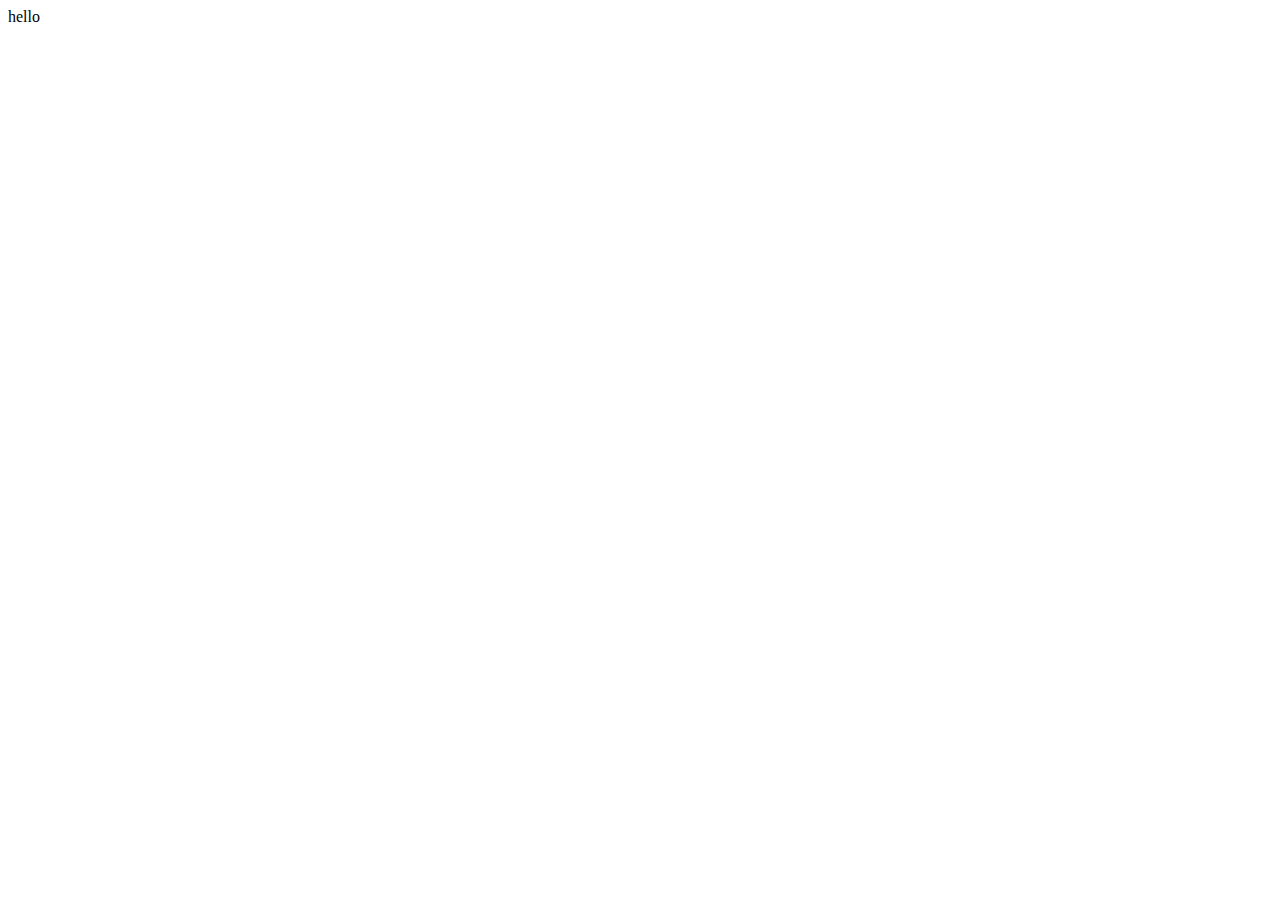
==== lib/index.html @ 7c0919cf "first commit" ====
<!DOCTYPE html>
<html>

<head>
    <meta charset="utf-8">
    <meta http-equiv="X-UA-Compatible" content="IE=edge">
    <title>Newsletter Sign-Up</title>
    <meta name="description" content="">
    <meta name="viewport" content="width=device-width, initial-scale=1">
    <link rel="stylesheet" href="styles.css">
</head>

<body>
    hello

    <script src="" async defer></script>
</body>

</html>
---- lib/styles.css ----
:root {
    --textColor: #222541;
    --gradientPart1: #FE6B3B;
    --gradientPart2: #FF5279;
    --cardBackgroundColor: #FFFFFF;
    --rootBackgroundColor: #36384D;
}
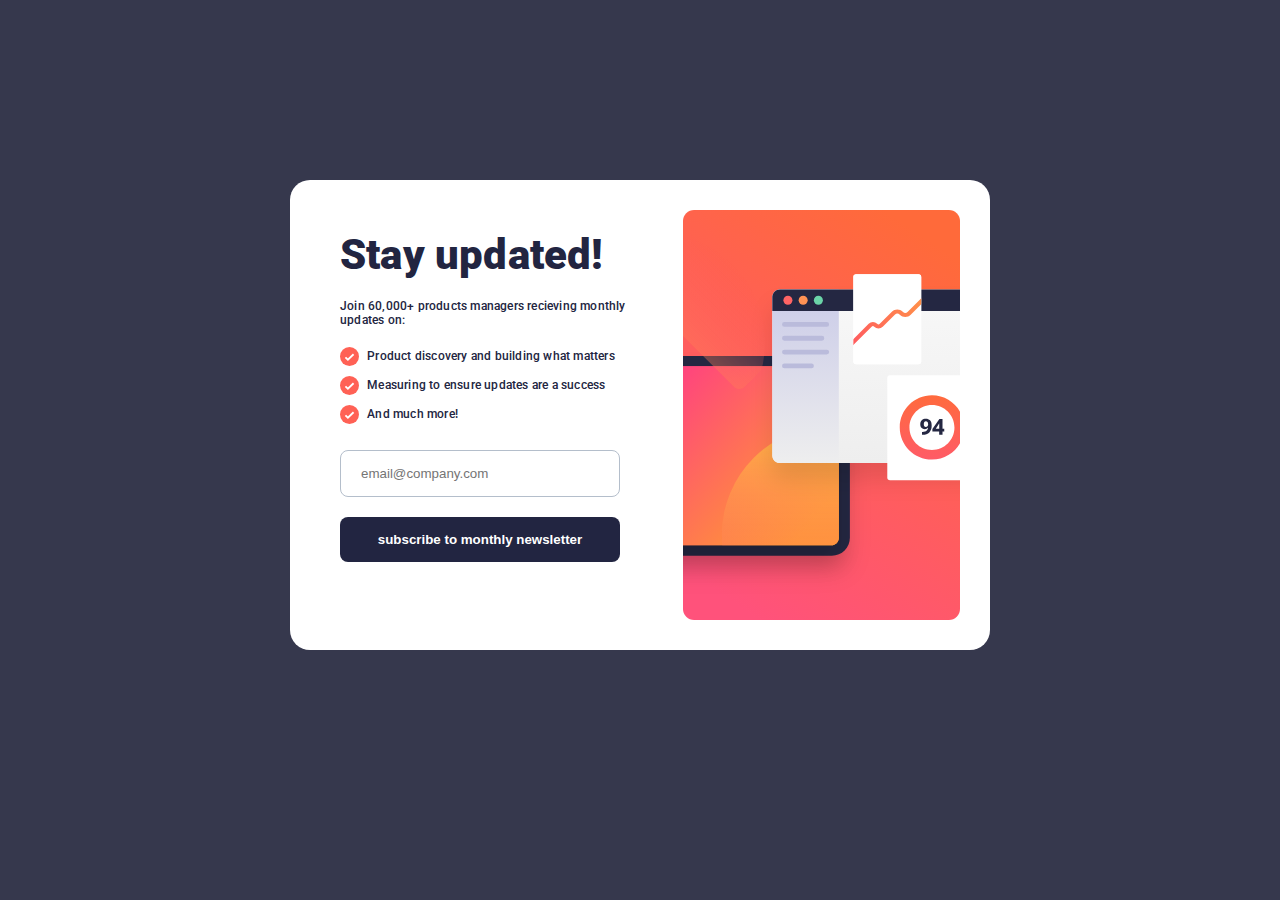
==== commit 2e6fe483: "created desktop design" ====
--- a/lib/index.html
+++ b/lib/index.html
@@ -7,12 +7,30 @@
     <title>Newsletter Sign-Up</title>
     <meta name="description" content="">
     <meta name="viewport" content="width=device-width, initial-scale=1">
+    
     <link rel="stylesheet" href="styles.css">
 </head>
 
 <body>
-    hello
+    <div class="newsletter grid">
+        <div class="left-section">
+            <h1 class="heading">Stay updated!</h1>
+            <p class="brief">Join 60,000+ products managers recieving monthly updates on:</p>
+            <ul>
+                <li>Product discovery and building what matters</li>
+                <li>Measuring to ensure updates are a success</li>
+                <li>And much more!</li>
+            </ul>
+            <Form>
 
+                <input type="email" name="email" placeholder="email@company.com">
+                <button class="button" type="submit">subscribe to monthly newsletter</button>
+            </Form>
+        </div>
+        <div class="right-section">
+            <img src="assets/images/illustration-sign-up-desktop.svg" alt="">
+        </div>
+    </div>
     <script src="" async defer></script>
 </body>
 
--- a/lib/styles.css
+++ b/lib/styles.css
@@ -1,8 +1,114 @@
+@import url('https://fonts.googleapis.com/css2?family=Karla&display=swap');
+@import url('https://fonts.googleapis.com/css2?family=Roboto:ital,wght@0,400;0,500;0,900;1,400&display=swap');
+
 :root {
-    --textColor: #222541;
+    --primaryColor: #222541;
     --gradientPart1: #FE6B3B;
     --gradientPart2: #FF5279;
-    --cardBackgroundColor: #FFFFFF;
+    --white: #FFFFFF;
     --rootBackgroundColor: #36384D;
 }
 
+body {
+    color: var(--primaryColor);
+    font-family: 'Roboto', sans-serif;
+    background-color: var(--rootBackgroundColor);
+    justify-items: center;
+    font-size: 16px;
+    letter-spacing: 0.2px;
+    display: flex;
+    flex-direction: column;
+    align-items: center;
+
+}
+
+* {
+    padding: 0px;
+    margin: 0px;
+    box-sizing: border-box;
+}
+
+.grid {
+    display: grid;
+    grid-template-columns: 2fr 1fr;
+}
+
+.newsletter {
+    position: absolute;
+    top: 20%;
+
+    background-color: var(--white);
+    padding: 30px;
+    border-radius: 20px;
+    width: 700px;
+    height: 470px;
+}
+
+img {
+    height: 410px;
+}
+
+li {
+    list-style-image: url(lib/assets/images/icon-list.svg);
+}
+
+/* left section */
+.left-section {
+    padding: 20px;
+}
+
+.heading {
+    font-size: 42px;
+    font-weight: 900;
+}
+
+.brief {
+    margin: 20px 0;
+    font-weight: 500;
+    font-size: 12px;
+}
+
+.button {
+    color: var(--white);
+    padding: 15px 0;
+    display: inline-block;
+    border: none;
+    border-radius: 8px;
+    cursor: pointer;
+    background-color: var(--primaryColor);
+    font-weight: 700;
+    margin: 5px 0;
+    width: 280px;
+}
+
+
+form input[type="email"] {
+    margin: 15px 0;
+    border: 0;
+    border: 1px solid #b4becb;
+    padding: 15px 20px;
+    border-radius: 8px;
+    width: 280px;
+}
+
+li {
+    margin: 10px 0;
+    font-weight: 500;
+    font-size: 12px;
+    text-align: start;
+    list-style: none;
+
+}
+
+li::before {
+    content: "";
+    display: inline-block;
+    width: 1.2rem;
+    height: 1.2rem;
+    vertical-align: middle;
+    background-size: contain;
+    background-repeat: no-repeat;
+    background-image: url("assets/images/icon-list.svg");
+    margin-right: 0.5rem;
+
+}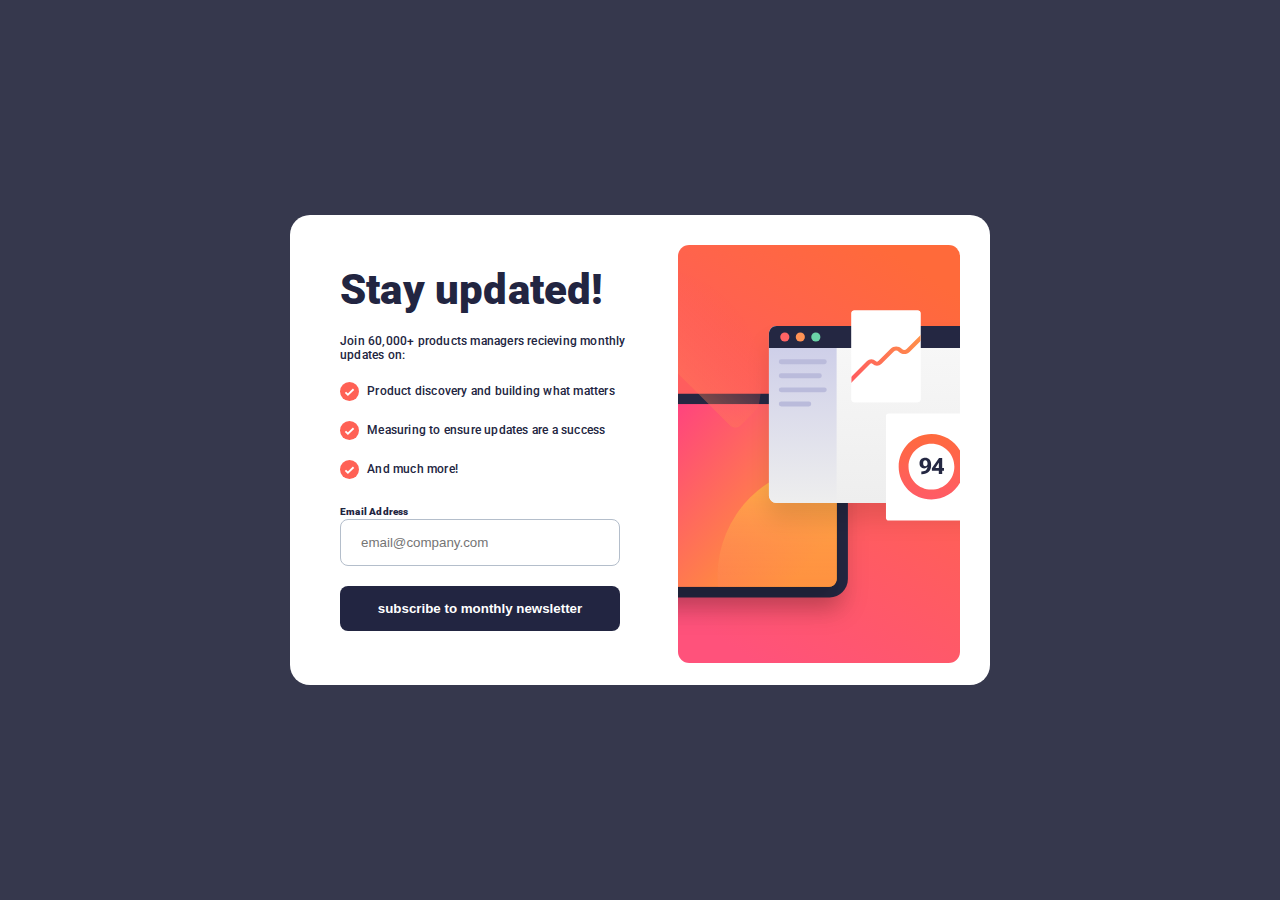
==== commit a9cb9ed2: "created mobile view design" ====
--- a/lib/index.html
+++ b/lib/index.html
@@ -7,7 +7,7 @@
     <title>Newsletter Sign-Up</title>
     <meta name="description" content="">
     <meta name="viewport" content="width=device-width, initial-scale=1">
-    
+
     <link rel="stylesheet" href="styles.css">
 </head>
 
@@ -22,13 +22,20 @@
                 <li>And much more!</li>
             </ul>
             <Form>
-
-                <input type="email" name="email" placeholder="email@company.com">
+                <div class="email-flex">
+                    <label for="email">Email Address</label>
+                    <input type="email" name="email" placeholder="email@company.com">
+                </div>
                 <button class="button" type="submit">subscribe to monthly newsletter</button>
             </Form>
         </div>
         <div class="right-section">
-            <img src="assets/images/illustration-sign-up-desktop.svg" alt="">
+            <picture>
+                <source srcset="assets/images/illustration-sign-up-desktop.svg" media="(min-width: 720px)" />
+                <source srcset="assets/images/illustration-sign-up-mobile.svg" media="(max-width: 720px)" />
+                <img src="assets/images/illustration-sign-up-desktop.svg" alt="Illustration of sign up"
+                    sizes="(max-width: 720px) 100vw, 50vw" />
+            </picture>
         </div>
     </div>
     <script src="" async defer></script>
--- a/lib/styles.css
+++ b/lib/styles.css
@@ -1,4 +1,3 @@
-@import url('https://fonts.googleapis.com/css2?family=Karla&display=swap');
 @import url('https://fonts.googleapis.com/css2?family=Roboto:ital,wght@0,400;0,500;0,900;1,400&display=swap');
 
 :root {
@@ -13,13 +12,27 @@
     color: var(--primaryColor);
     font-family: 'Roboto', sans-serif;
     background-color: var(--rootBackgroundColor);
-    justify-items: center;
     font-size: 16px;
     letter-spacing: 0.2px;
     display: flex;
-    flex-direction: column;
+    justify-content: center;
+    /* Center horizontally */
     align-items: center;
+    /* Center vertically */
+    min-height: 100vh;
+    /* Ensures the body fills the viewport height */
+    margin: 0;
+    padding: 0;
 
+}
+
+.newsletter {
+    background-color: var(--white);
+    padding: 30px;
+    border-radius: 20px;
+    width: 700px;
+    height: 470px;
+    margin: 50px;
 }
 
 * {
@@ -28,24 +41,16 @@
     box-sizing: border-box;
 }
 
+
+
+
 .grid {
     display: grid;
     grid-template-columns: 2fr 1fr;
 }
 
-.newsletter {
-    position: absolute;
-    top: 20%;
-
-    background-color: var(--white);
-    padding: 30px;
-    border-radius: 20px;
-    width: 700px;
-    height: 470px;
-}
-
 img {
-    height: 410px;
+    height: 70%;
 }
 
 li {
@@ -81,9 +86,17 @@
     width: 280px;
 }
 
+.email-flex {
+    margin: 15px 0;
+}
+
+.email-flex label {
+    font-weight: 900;
+    font-size: 10px;
+
+}
 
 form input[type="email"] {
-    margin: 15px 0;
     border: 0;
     border: 1px solid #b4becb;
     padding: 15px 20px;
@@ -92,12 +105,11 @@
 }
 
 li {
-    margin: 10px 0;
+    margin: 20px 0;
     font-weight: 500;
     font-size: 12px;
     text-align: start;
     list-style: none;
-
 }
 
 li::before {
@@ -111,4 +123,64 @@
     background-image: url("assets/images/icon-list.svg");
     margin-right: 0.5rem;
 
+}
+
+@media (max-width: 720px) {
+    body {
+        background-color: var(--white);
+        width: 100vw;
+        height: 100vh;
+    }
+
+    .newsletter {
+        margin: 0%;
+        padding: 0%;
+        width: 100vw;
+        height: 100vh;
+    }
+
+    .grid {
+        grid-template-columns: 1fr;
+        grid-template-rows: 35% 65%;
+    }
+
+    .right-section {
+        grid-row-start: 1;
+        width: 100%;
+    }
+
+    ul {
+        margin-bottom: 40px;
+    }
+
+    img {
+        width: 100%;
+        height: 100%;
+        object-fit: cover;
+    }
+
+    .left-section {
+        margin-top: 10px;
+        padding: 30px 20px;
+    }
+
+    .heading {
+        font-size: 50px;
+    }
+
+    .brief,
+    li {
+        margin: 20px 0;
+        font-size: 19px;
+        margin-right: 20px;
+    }
+
+    form input[type="email"],
+    .button {
+        font-size: 18px;
+        padding: 20px;
+        width: 100%;
+    }
+
+
 }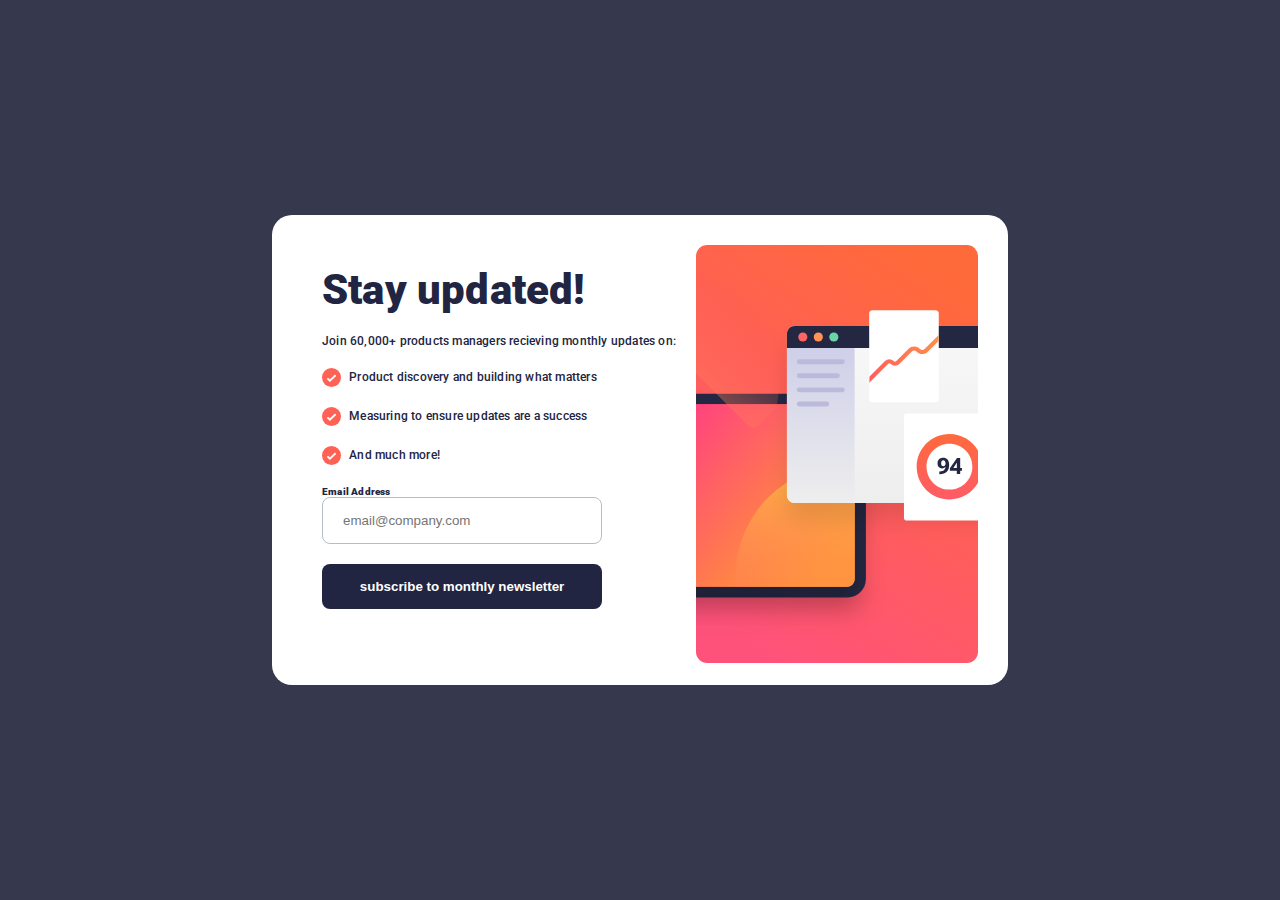
==== commit 15043d74: "created success page mobile and web design" ====
--- a/lib/index.html
+++ b/lib/index.html
@@ -12,7 +12,7 @@
 </head>
 
 <body>
-    <div class="newsletter grid">
+    <div class="container newsletter grid">
         <div class="left-section">
             <h1 class="heading">Stay updated!</h1>
             <p class="brief">Join 60,000+ products managers recieving monthly updates on:</p>
--- a/lib/styles.css
+++ b/lib/styles.css
@@ -26,11 +26,14 @@
 
 }
 
+.container {
+    background-color: var(--white);
+}
+
 .newsletter {
-    background-color: var(--white);
     padding: 30px;
     border-radius: 20px;
-    width: 700px;
+    width: auto;
     height: 470px;
     margin: 50px;
 }
@@ -41,12 +44,10 @@
     box-sizing: border-box;
 }
 
-
-
-
 .grid {
     display: grid;
-    grid-template-columns: 2fr 1fr;
+    grid-template-columns: auto 281.88px;
+
 }
 
 img {
@@ -88,6 +89,8 @@
 
 .email-flex {
     margin: 15px 0;
+    display: flex;
+    flex-direction: column;
 }
 
 .email-flex label {
@@ -125,6 +128,22 @@
 
 }
 
+.success {
+    padding: 40px;
+    border-radius: 20px;
+    width: 400px;
+    height: 400px;
+    display: flex;
+    flex-direction: column;
+}
+
+.success .button {
+    display: inline-block;
+    font-weight: 700;
+    margin: 5px 0;
+    width: 100%;
+}
+
 @media (max-width: 720px) {
     body {
         background-color: var(--white);
@@ -182,5 +201,31 @@
         width: 100%;
     }
 
-
+    .success {
+        margin: 10px;
+        padding: 20px;
+        min-height: 100vh;
+        width: 100vw;
+        display: grid;
+        align-items: center;
+        justify-items: stretch;
+        gap: 200px;
+    }
+
+    .s-flex {
+        max-width: 444px;
+        display: flex;
+        flex-direction: column;
+        gap: 20px;
+    }
+
+    .success-icon {
+
+        width: max-content;
+        height: max-content;
+    }
+
+    .success .button {
+        max-width: 444px;
+    }
 }